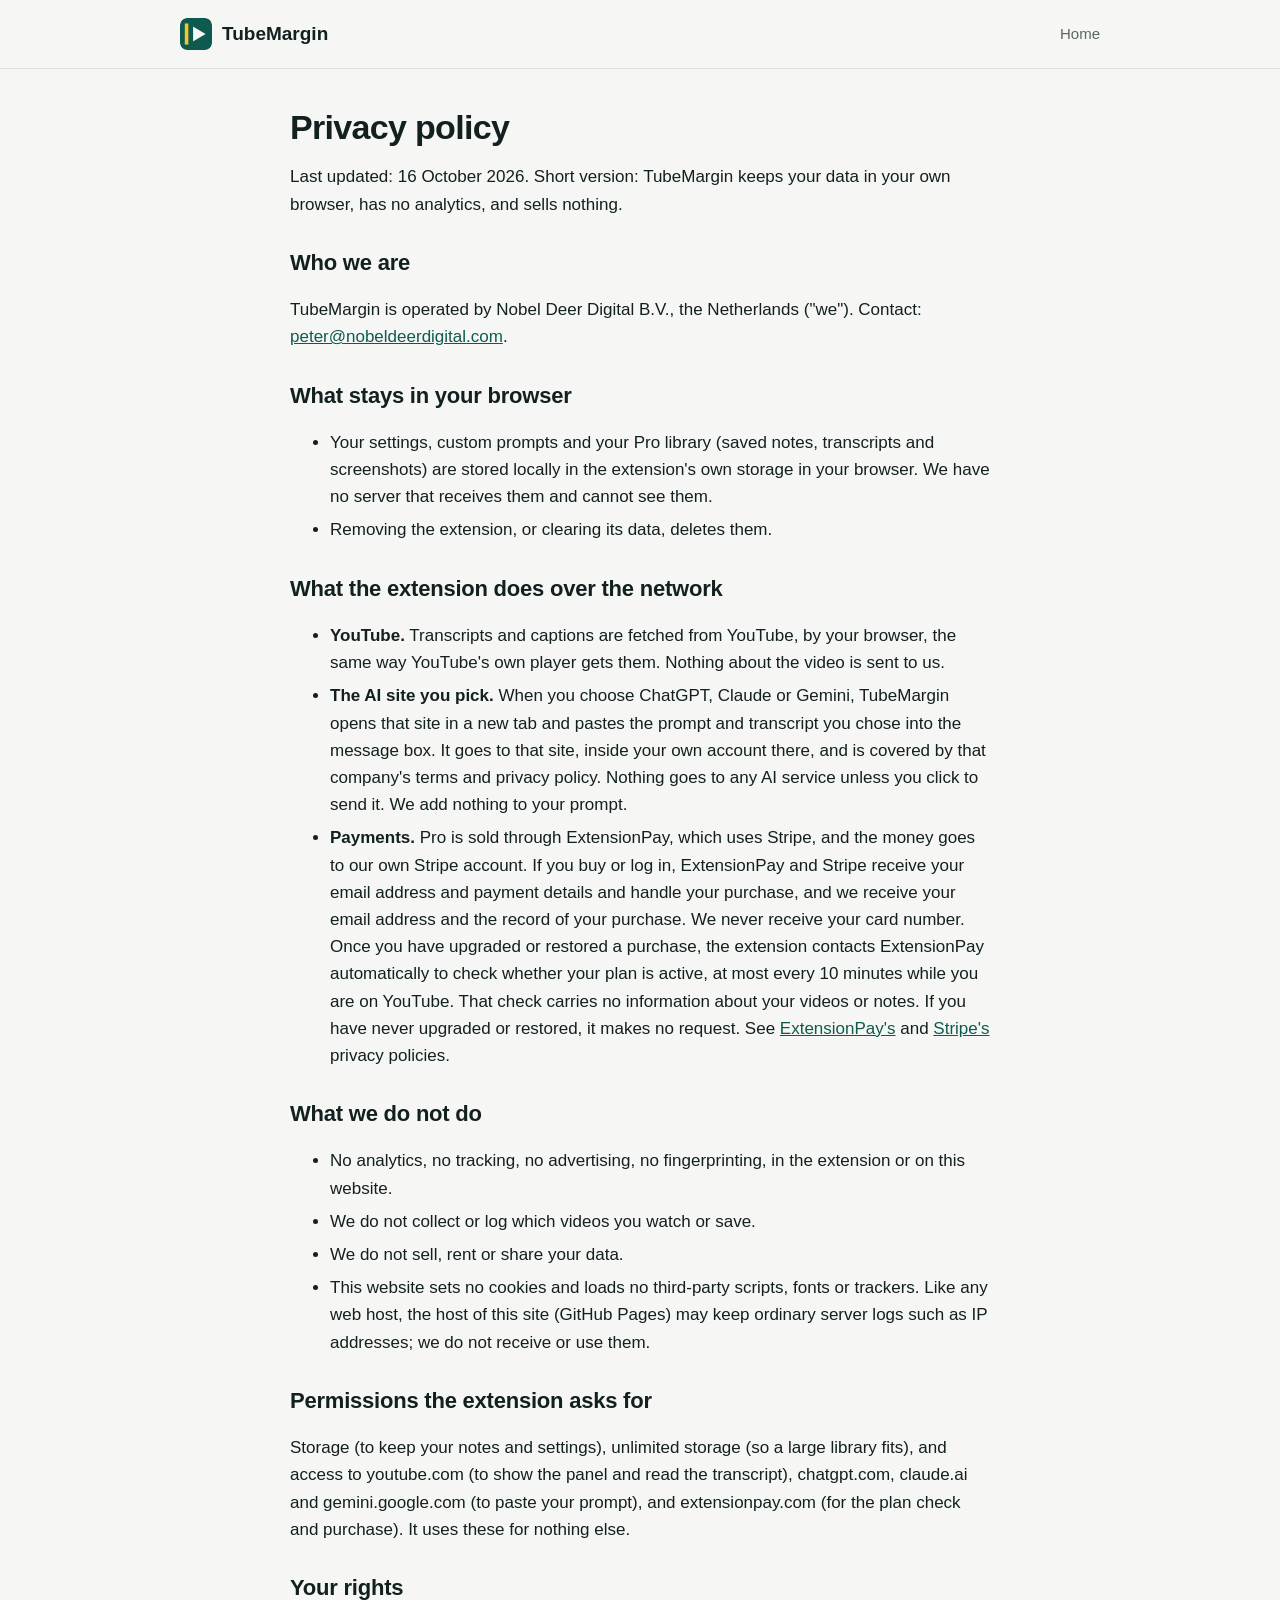
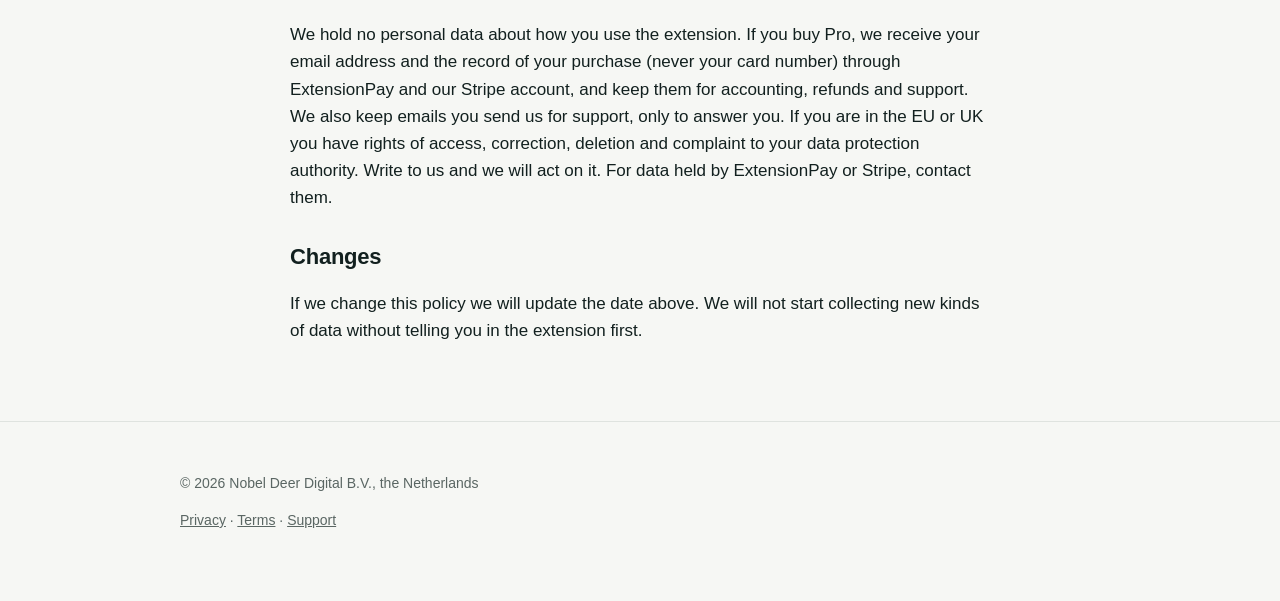
==== privacy.html @ e45d1d09 "TubeMargin site" ====
<!doctype html>
<html lang="en">
<head>
<meta charset="utf-8">
<meta name="viewport" content="width=device-width,initial-scale=1">
<title>Privacy policy | TubeMargin</title>
<link rel="icon" href="favicon.svg" type="image/svg+xml">
<link rel="stylesheet" href="style.css">
<script src="config.js"></script>
</head>
<body>
<header class="top"><div class="wrap"><a class="brand" href="/"><img src="icon-128.png" alt="" width="32" height="32">TubeMargin</a><nav><a href="/">Home</a></nav></div></header>
<main class="wrap narrow doc">
<h1>Privacy policy</h1>
<p>Last updated: 16 October 2026. Short version: TubeMargin keeps your data in your own browser, has no analytics, and sells nothing.</p>

<h2>Who we are</h2>
<p>TubeMargin is operated by <span data-legal></span> ("we"). Contact: <a data-email href="#"></a>.</p>

<h2>What stays in your browser</h2>
<ul>
<li>Your settings, custom prompts and your Pro library (saved notes, transcripts and screenshots) are stored locally in the extension's own storage in your browser. We have no server that receives them and cannot see them.</li>
<li>Removing the extension, or clearing its data, deletes them.</li>
</ul>

<h2>What the extension does over the network</h2>
<ul>
<li><strong>YouTube.</strong> Transcripts and captions are fetched from YouTube, by your browser, the same way YouTube's own player gets them. Nothing about the video is sent to us.</li>
<li><strong>The AI site you pick.</strong> When you choose ChatGPT, Claude or Gemini, TubeMargin opens that site in a new tab and pastes the prompt and transcript you chose into the message box. It goes to that site, inside your own account there, and is covered by that company's terms and privacy policy. Nothing goes to any AI service unless you click to send it. We add nothing to your prompt.</li>
<li><strong>Payments.</strong> Pro is sold through ExtensionPay, which uses Stripe, and the money goes to our own Stripe account. If you buy or log in, ExtensionPay and Stripe receive your email address and payment details and handle your purchase, and we receive your email address and the record of your purchase. We never receive your card number. Once you have upgraded or restored a purchase, the extension contacts ExtensionPay automatically to check whether your plan is active, at most every 10 minutes while you are on YouTube. That check carries no information about your videos or notes. If you have never upgraded or restored, it makes no request. See <a href="https://extensionpay.com/privacy">ExtensionPay's</a> and <a href="https://stripe.com/privacy">Stripe's</a> privacy policies.</li>
</ul>

<h2>What we do not do</h2>
<ul>
<li>No analytics, no tracking, no advertising, no fingerprinting, in the extension or on this website.</li>
<li>We do not collect or log which videos you watch or save.</li>
<li>We do not sell, rent or share your data.</li>
<li>This website sets no cookies and loads no third-party scripts, fonts or trackers. Like any web host, the host of this site (GitHub Pages) may keep ordinary server logs such as IP addresses; we do not receive or use them.</li>
</ul>

<h2>Permissions the extension asks for</h2>
<p>Storage (to keep your notes and settings), unlimited storage (so a large library fits), and access to youtube.com (to show the panel and read the transcript), chatgpt.com, claude.ai and gemini.google.com (to paste your prompt), and extensionpay.com (for the plan check and purchase). It uses these for nothing else.</p>

<h2>Your rights</h2>
<p>We hold no personal data about how you use the extension. If you buy Pro, we receive your email address and the record of your purchase (never your card number) through ExtensionPay and our Stripe account, and keep them for accounting, refunds and support. We also keep emails you send us for support, only to answer you. If you are in the EU or UK you have rights of access, correction, deletion and complaint to your data protection authority. Write to us and we will act on it. For data held by ExtensionPay or Stripe, contact them.</p>

<h2>Changes</h2>
<p>If we change this policy we will update the date above. We will not start collecting new kinds of data without telling you in the extension first.</p>
</main>
<footer><div class="wrap"><p>&copy; <span id="yr"></span> <span data-legal></span></p><p><a href="privacy.html">Privacy</a> &middot; <a href="terms.html">Terms</a> &middot; <a href="/#support">Support</a></p></div></footer>
<script src="site.js"></script>
</body>
</html>
---- style.css ----
:root{--pine:#0E5A4F;--hi:#F4C430;--ink:#12201F;--paper:#F6F7F4;--slate:#5A6663;--card:#fff;--line:#dfe3df;--link:#0E5A4F;--btn:#0E5A4F;--btntext:#F6F7F4;--mark-bg:#fff}
@media (prefers-color-scheme:dark){:root{--paper:#12201F;--ink:#F6F7F4;--slate:#a9b8b4;--card:#192b29;--line:#2a403d;--link:#4fc3ad;--btn:#2FA08C;--btntext:#08130f;--mark-bg:#192b29}}
*{box-sizing:border-box}
html{scroll-behavior:smooth}
body{margin:0;background:var(--paper);color:var(--ink);font:17px/1.6 Inter,-apple-system,BlinkMacSystemFont,"Segoe UI",Roboto,Helvetica,Arial,sans-serif}
a{color:var(--link)}
.wrap{max-width:960px;margin:0 auto;padding:0 20px}
.narrow{max-width:700px}
header.top{padding:18px 0;border-bottom:1px solid var(--line)}
header.top .wrap{display:flex;align-items:center;justify-content:space-between;gap:12px;flex-wrap:wrap}
.brand{display:flex;align-items:center;gap:10px;font-weight:700;font-size:19px;color:var(--ink);text-decoration:none}
.brand img{width:32px;height:32px;border-radius:7px}
nav a{margin-left:18px;color:var(--slate);text-decoration:none;font-size:15px}
nav a:hover{color:var(--ink)}
.hero{padding:64px 0 48px}
h1{font-size:clamp(32px,6vw,52px);line-height:1.1;margin:0 0 16px;letter-spacing:-.02em}
h1 mark{background:linear-gradient(transparent 62%,var(--hi) 62%);color:inherit}
h2{font-size:clamp(24px,4vw,32px);line-height:1.2;margin:0 0 20px;letter-spacing:-.01em}
h3{margin:0 0 6px;font-size:18px}
.lead{font-size:20px;color:var(--slate);max-width:620px;margin:0 0 28px}
.btn{display:inline-block;background:var(--btn);color:var(--btntext);padding:14px 26px;border-radius:10px;font-weight:700;text-decoration:none;font-size:17px}
.btn:hover{filter:brightness(1.1)}
.btn.ghost{background:transparent;color:var(--link);border:2px solid var(--link);margin-left:10px}
.small{font-size:14px;color:var(--slate);margin-top:14px}
section{padding:48px 0;border-top:1px solid var(--line)}
.grid{display:grid;gap:18px;grid-template-columns:repeat(auto-fit,minmax(250px,1fr))}
.card{background:var(--card);border:1px solid var(--line);border-radius:14px;padding:22px}
.step{border-left:5px solid var(--hi)}
.num{font-family:"JetBrains Mono",ui-monospace,Menlo,monospace;color:var(--slate);font-size:14px}
.price{font-size:34px;font-weight:700;margin:4px 0}
.price small{font-size:15px;font-weight:400;color:var(--slate)}
ul.tick{padding:0;list-style:none;margin:12px 0 0}
ul.tick li{padding:4px 0 4px 26px;position:relative}
ul.tick li:before{content:"";position:absolute;left:0;top:13px;width:14px;height:4px;background:var(--hi);border-radius:2px}
details{background:var(--card);border:1px solid var(--line);border-radius:12px;padding:14px 18px;margin-bottom:10px}
summary{cursor:pointer;font-weight:700}
details p{margin:10px 0 0}
footer{padding:36px 0 56px;border-top:1px solid var(--line);color:var(--slate);font-size:14px}
footer a{color:var(--slate)}
.doc{padding:40px 0 60px}
.doc h1{font-size:34px}
.doc h2{font-size:22px;margin-top:32px}
.doc li{margin-bottom:6px}
.ph{background:var(--hi);color:#12201F;padding:0 4px;border-radius:3px}
@media (max-width:560px){.btn.ghost{margin:12px 0 0}nav a{margin-left:12px}.hero{padding-top:40px}}
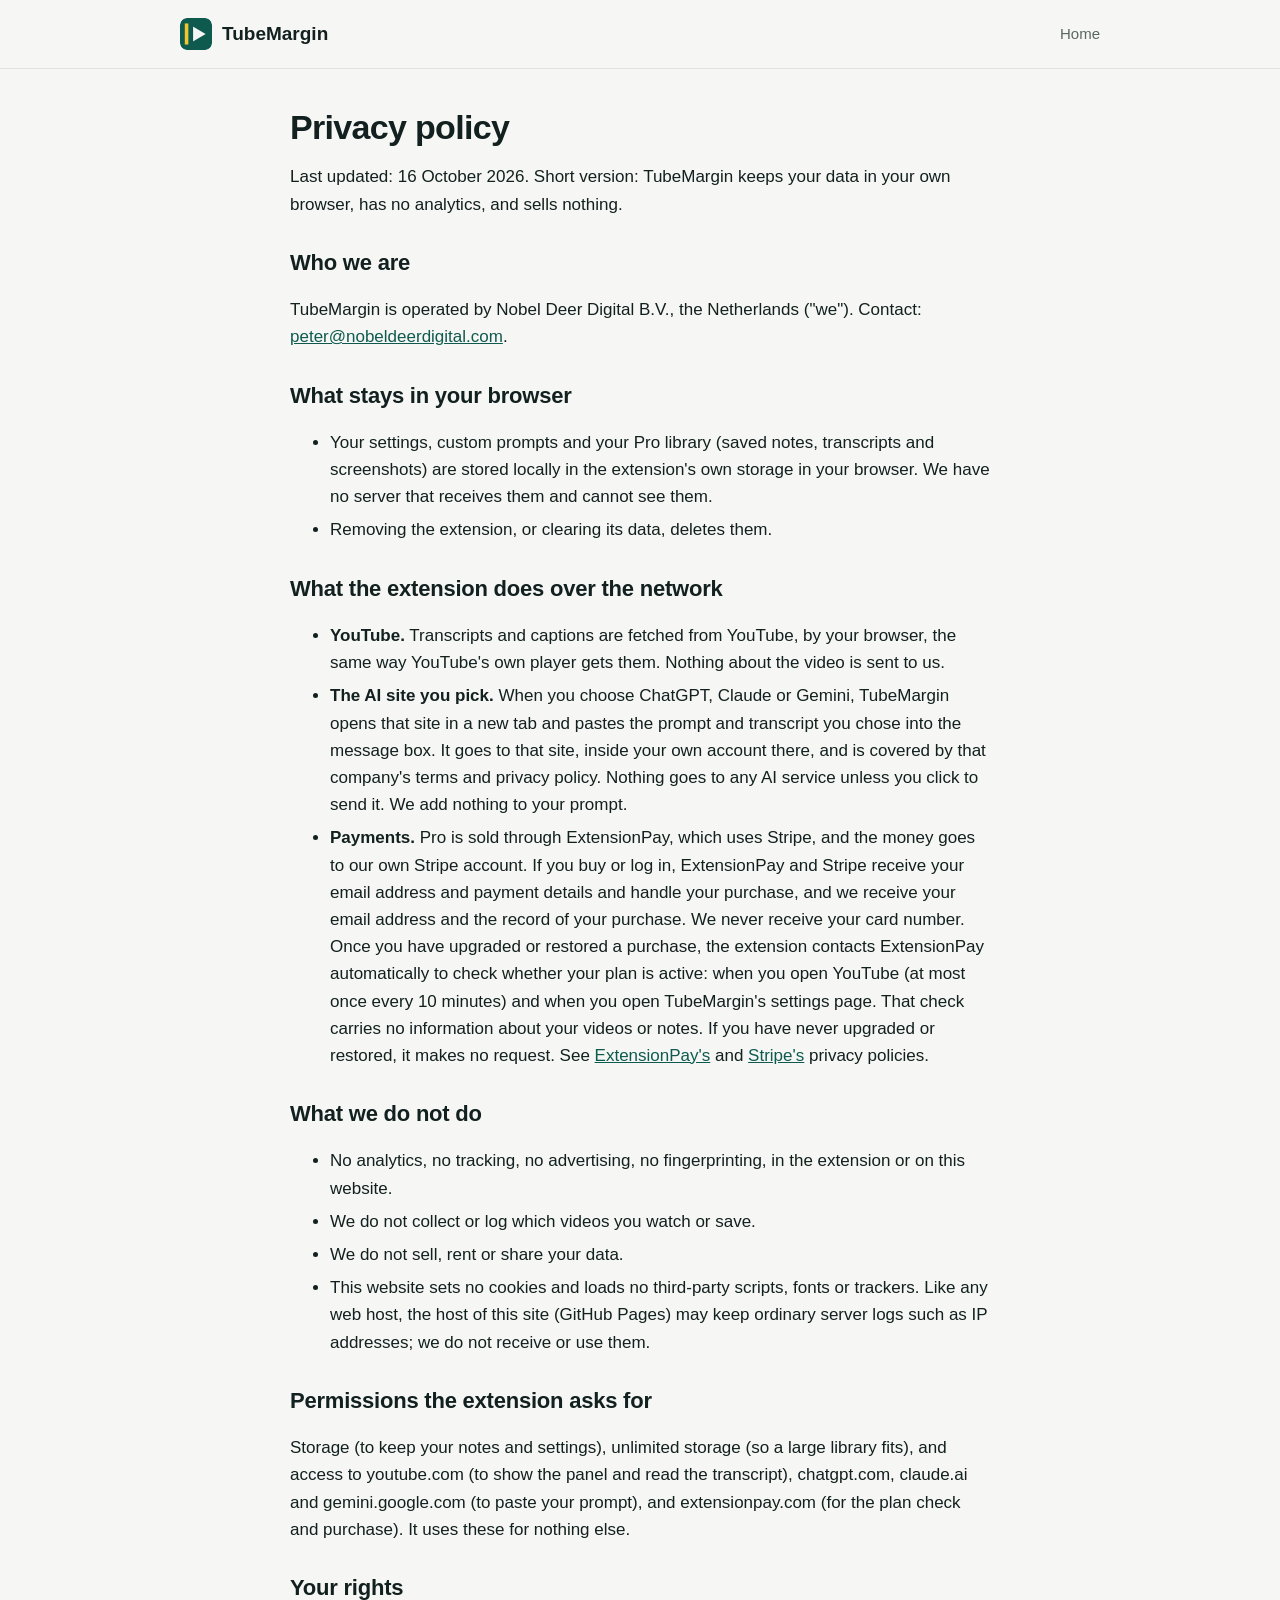
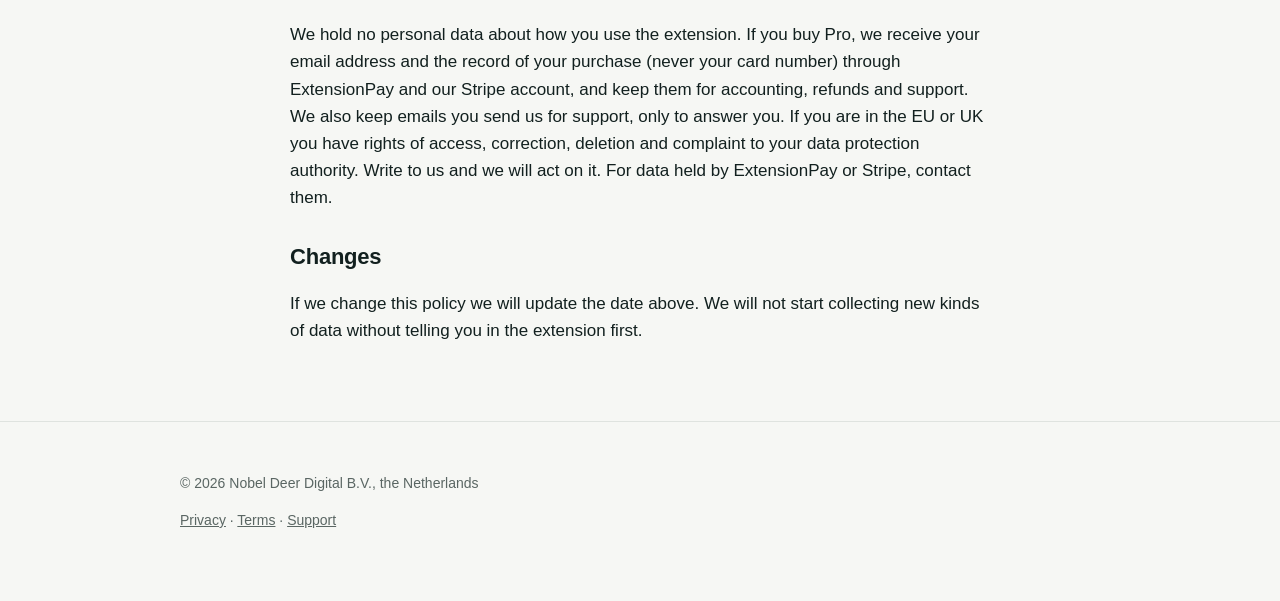
==== commit 74a4beb2: "Privacy: plan check wording" ====
--- a/privacy.html
+++ b/privacy.html
@@ -27,7 +27,7 @@
 <ul>
 <li><strong>YouTube.</strong> Transcripts and captions are fetched from YouTube, by your browser, the same way YouTube's own player gets them. Nothing about the video is sent to us.</li>
 <li><strong>The AI site you pick.</strong> When you choose ChatGPT, Claude or Gemini, TubeMargin opens that site in a new tab and pastes the prompt and transcript you chose into the message box. It goes to that site, inside your own account there, and is covered by that company's terms and privacy policy. Nothing goes to any AI service unless you click to send it. We add nothing to your prompt.</li>
-<li><strong>Payments.</strong> Pro is sold through ExtensionPay, which uses Stripe, and the money goes to our own Stripe account. If you buy or log in, ExtensionPay and Stripe receive your email address and payment details and handle your purchase, and we receive your email address and the record of your purchase. We never receive your card number. Once you have upgraded or restored a purchase, the extension contacts ExtensionPay automatically to check whether your plan is active, at most every 10 minutes while you are on YouTube. That check carries no information about your videos or notes. If you have never upgraded or restored, it makes no request. See <a href="https://extensionpay.com/privacy">ExtensionPay's</a> and <a href="https://stripe.com/privacy">Stripe's</a> privacy policies.</li>
+<li><strong>Payments.</strong> Pro is sold through ExtensionPay, which uses Stripe, and the money goes to our own Stripe account. If you buy or log in, ExtensionPay and Stripe receive your email address and payment details and handle your purchase, and we receive your email address and the record of your purchase. We never receive your card number. Once you have upgraded or restored a purchase, the extension contacts ExtensionPay automatically to check whether your plan is active: when you open YouTube (at most once every 10 minutes) and when you open TubeMargin's settings page. That check carries no information about your videos or notes. If you have never upgraded or restored, it makes no request. See <a href="https://extensionpay.com/privacy">ExtensionPay's</a> and <a href="https://stripe.com/privacy">Stripe's</a> privacy policies.</li>
 </ul>
 
 <h2>What we do not do</h2>
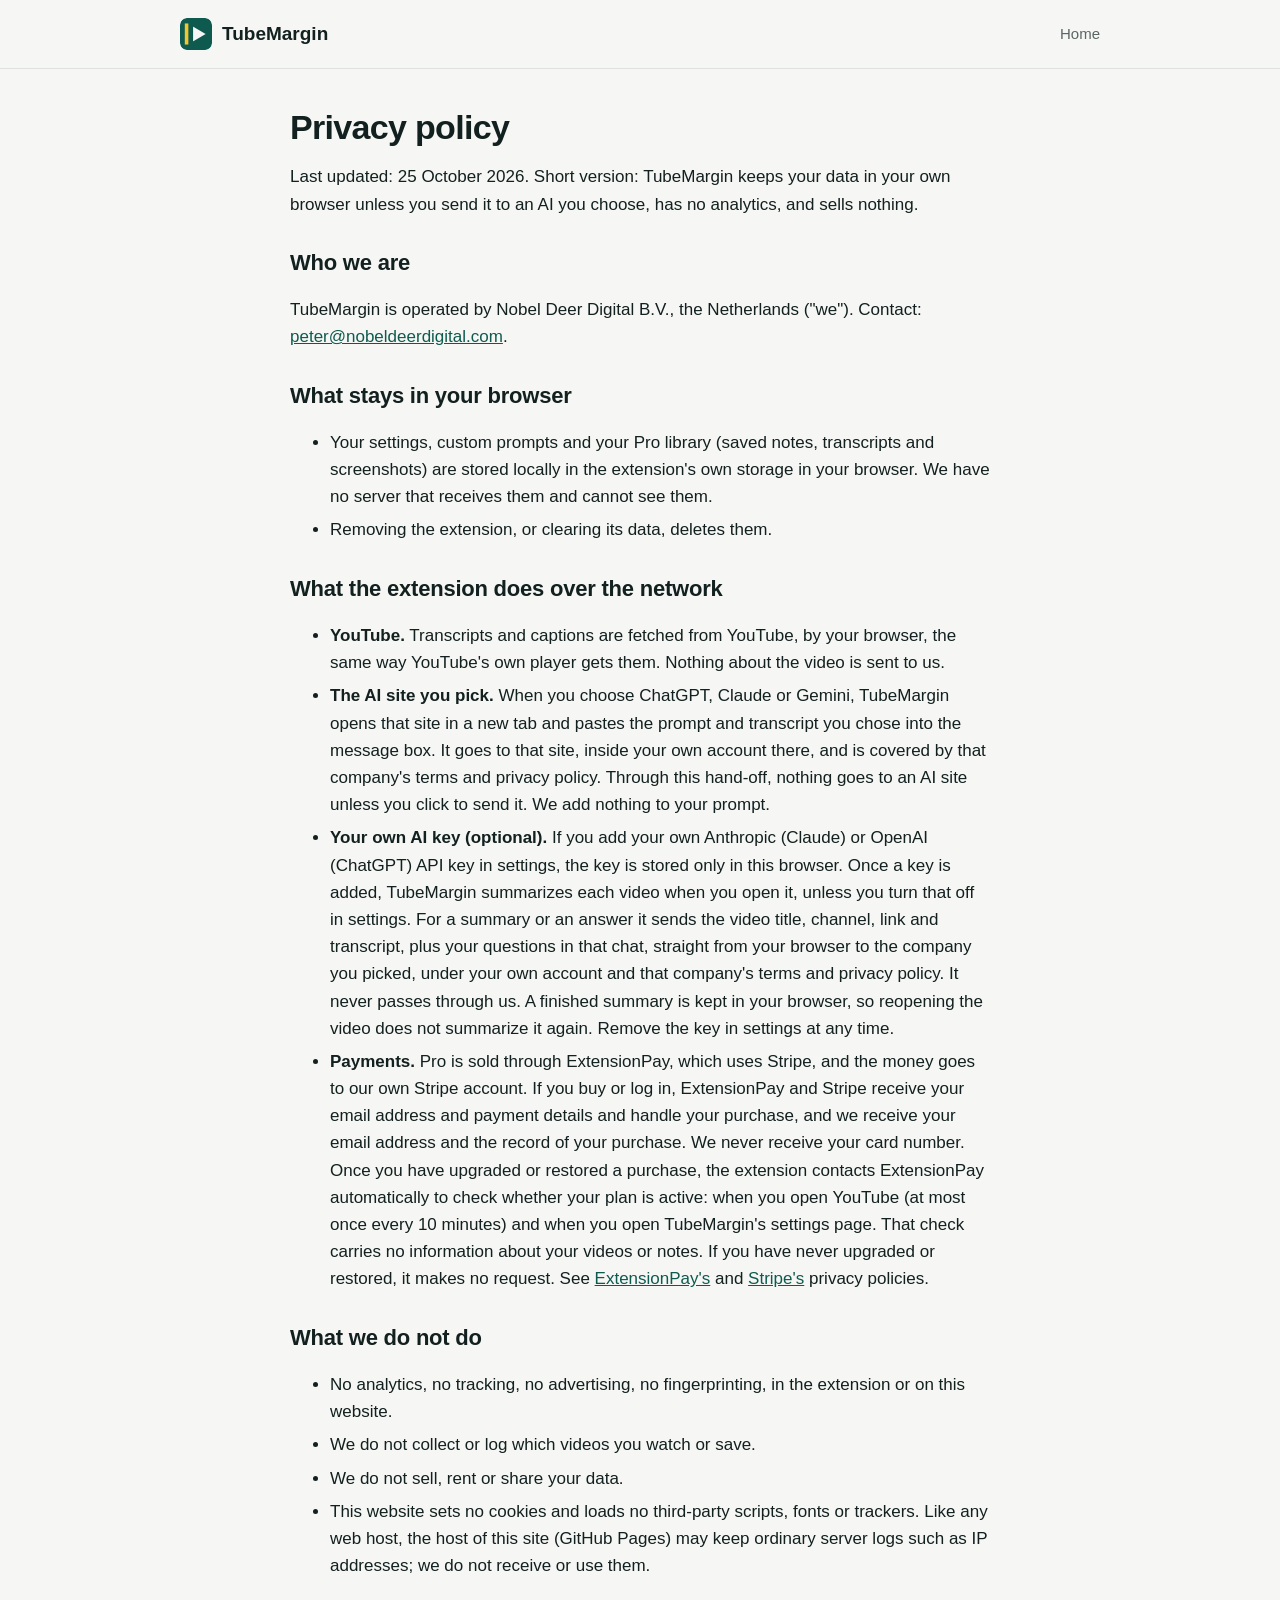
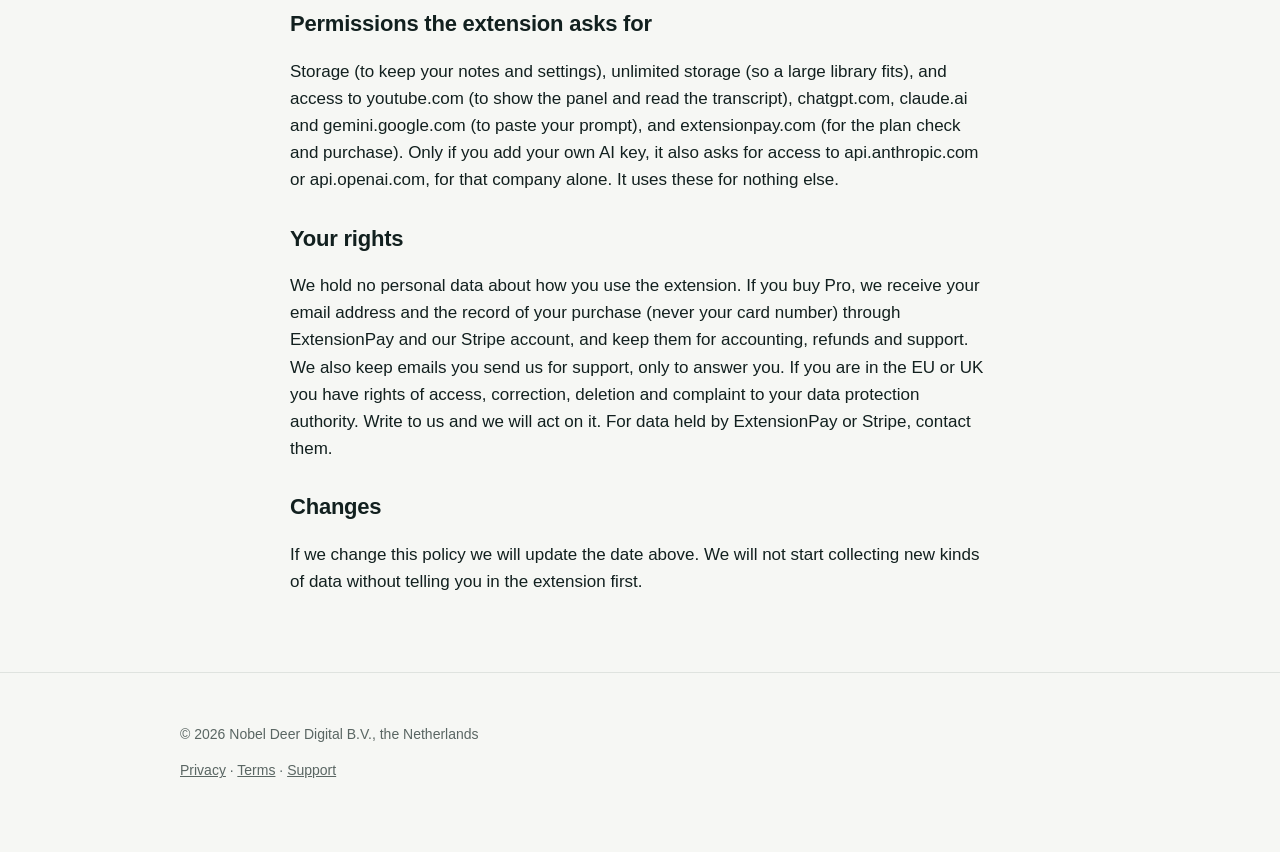
==== commit 52d4625b: "Privacy: your own AI key (v0.2) Co-Authored-By: Claude Opus 5.5 <noreply@anthropic.com>" ====
--- a/privacy.html
+++ b/privacy.html
@@ -12,7 +12,7 @@
 <header class="top"><div class="wrap"><a class="brand" href="/"><img src="icon-128.png" alt="" width="32" height="32">TubeMargin</a><nav><a href="/">Home</a></nav></div></header>
 <main class="wrap narrow doc">
 <h1>Privacy policy</h1>
-<p>Last updated: 16 October 2026. Short version: TubeMargin keeps your data in your own browser, has no analytics, and sells nothing.</p>
+<p>Last updated: 25 October 2026. Short version: TubeMargin keeps your data in your own browser unless you send it to an AI you choose, has no analytics, and sells nothing.</p>
 
 <h2>Who we are</h2>
 <p>TubeMargin is operated by <span data-legal></span> ("we"). Contact: <a data-email href="#"></a>.</p>
@@ -26,7 +26,8 @@
 <h2>What the extension does over the network</h2>
 <ul>
 <li><strong>YouTube.</strong> Transcripts and captions are fetched from YouTube, by your browser, the same way YouTube's own player gets them. Nothing about the video is sent to us.</li>
-<li><strong>The AI site you pick.</strong> When you choose ChatGPT, Claude or Gemini, TubeMargin opens that site in a new tab and pastes the prompt and transcript you chose into the message box. It goes to that site, inside your own account there, and is covered by that company's terms and privacy policy. Nothing goes to any AI service unless you click to send it. We add nothing to your prompt.</li>
+<li><strong>The AI site you pick.</strong> When you choose ChatGPT, Claude or Gemini, TubeMargin opens that site in a new tab and pastes the prompt and transcript you chose into the message box. It goes to that site, inside your own account there, and is covered by that company's terms and privacy policy. Through this hand-off, nothing goes to an AI site unless you click to send it. We add nothing to your prompt.</li>
+<li><strong>Your own AI key (optional).</strong> If you add your own Anthropic (Claude) or OpenAI (ChatGPT) API key in settings, the key is stored only in this browser. Once a key is added, TubeMargin summarizes each video when you open it, unless you turn that off in settings. For a summary or an answer it sends the video title, channel, link and transcript, plus your questions in that chat, straight from your browser to the company you picked, under your own account and that company's terms and privacy policy. It never passes through us. A finished summary is kept in your browser, so reopening the video does not summarize it again. Remove the key in settings at any time.</li>
 <li><strong>Payments.</strong> Pro is sold through ExtensionPay, which uses Stripe, and the money goes to our own Stripe account. If you buy or log in, ExtensionPay and Stripe receive your email address and payment details and handle your purchase, and we receive your email address and the record of your purchase. We never receive your card number. Once you have upgraded or restored a purchase, the extension contacts ExtensionPay automatically to check whether your plan is active: when you open YouTube (at most once every 10 minutes) and when you open TubeMargin's settings page. That check carries no information about your videos or notes. If you have never upgraded or restored, it makes no request. See <a href="https://extensionpay.com/privacy">ExtensionPay's</a> and <a href="https://stripe.com/privacy">Stripe's</a> privacy policies.</li>
 </ul>
 
@@ -39,7 +40,7 @@
 </ul>
 
 <h2>Permissions the extension asks for</h2>
-<p>Storage (to keep your notes and settings), unlimited storage (so a large library fits), and access to youtube.com (to show the panel and read the transcript), chatgpt.com, claude.ai and gemini.google.com (to paste your prompt), and extensionpay.com (for the plan check and purchase). It uses these for nothing else.</p>
+<p>Storage (to keep your notes and settings), unlimited storage (so a large library fits), and access to youtube.com (to show the panel and read the transcript), chatgpt.com, claude.ai and gemini.google.com (to paste your prompt), and extensionpay.com (for the plan check and purchase). Only if you add your own AI key, it also asks for access to api.anthropic.com or api.openai.com, for that company alone. It uses these for nothing else.</p>
 
 <h2>Your rights</h2>
 <p>We hold no personal data about how you use the extension. If you buy Pro, we receive your email address and the record of your purchase (never your card number) through ExtensionPay and our Stripe account, and keep them for accounting, refunds and support. We also keep emails you send us for support, only to answer you. If you are in the EU or UK you have rights of access, correction, deletion and complaint to your data protection authority. Write to us and we will act on it. For data held by ExtensionPay or Stripe, contact them.</p>
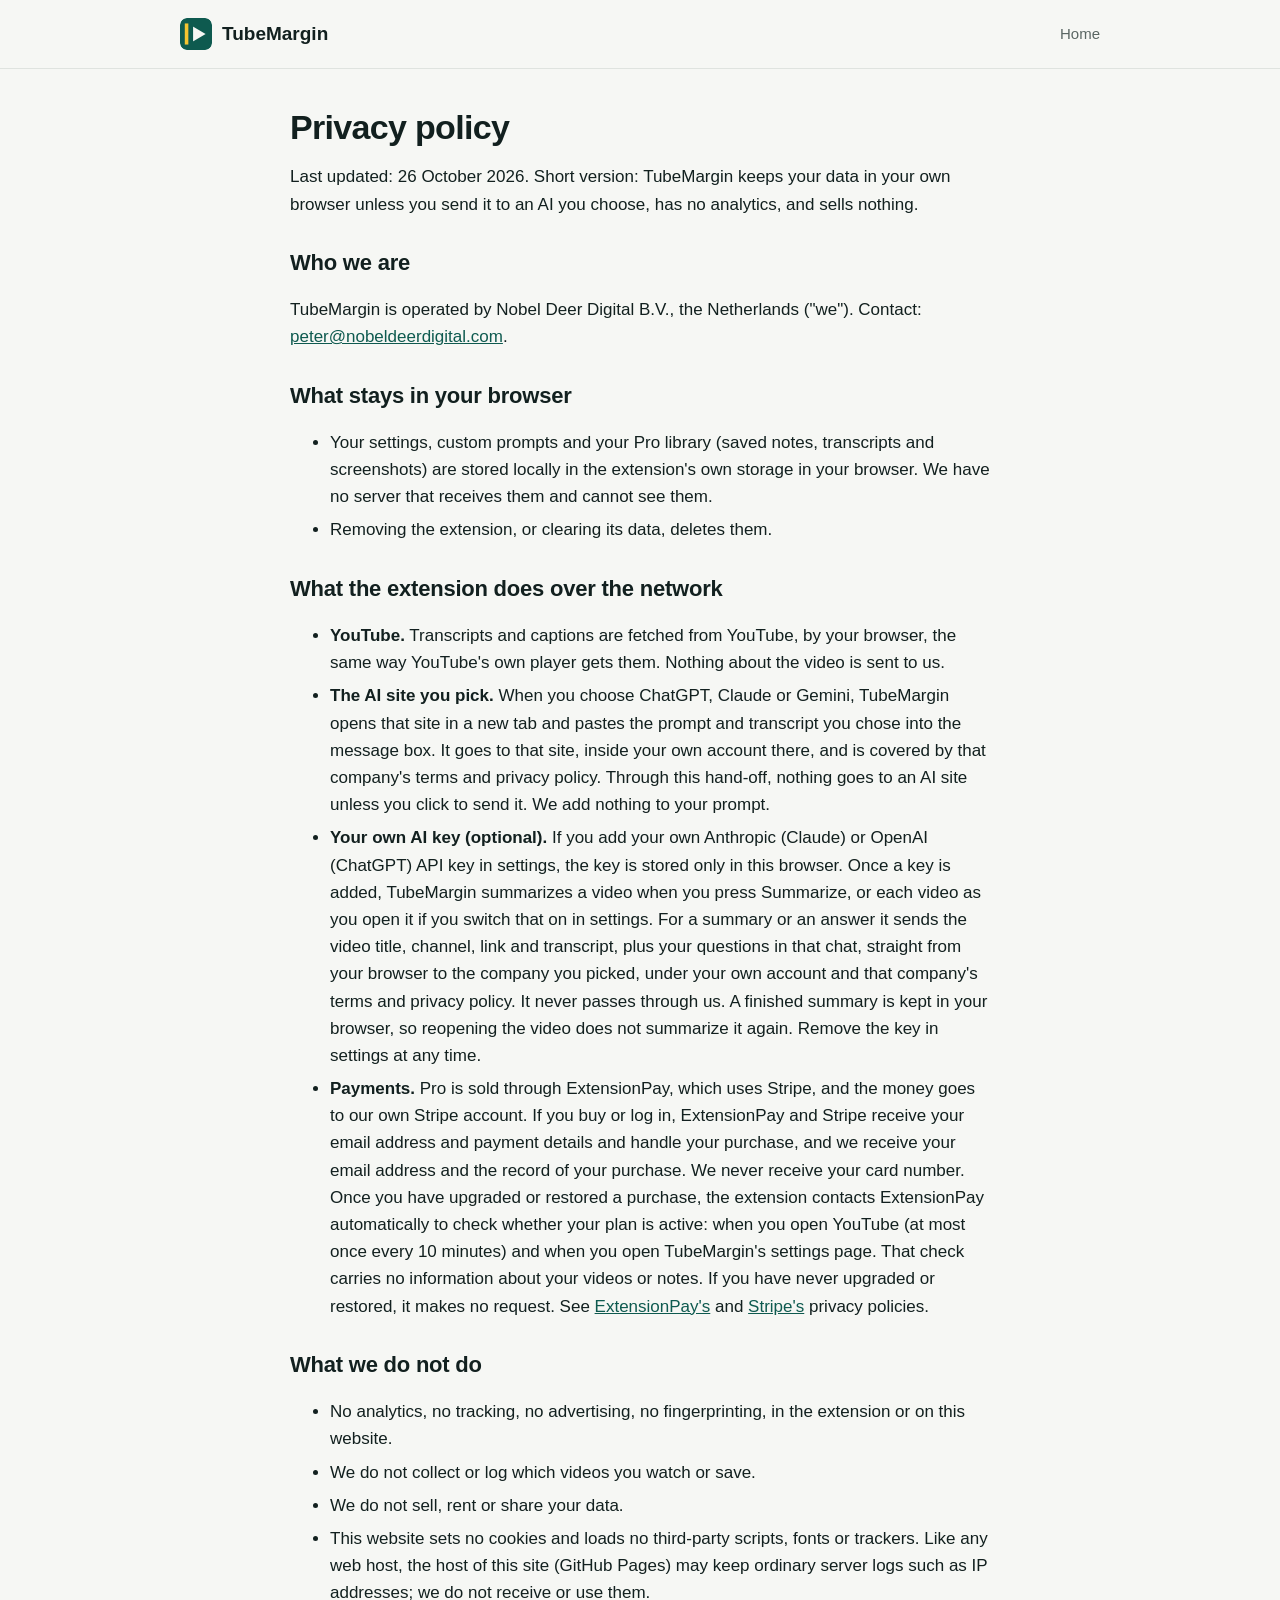
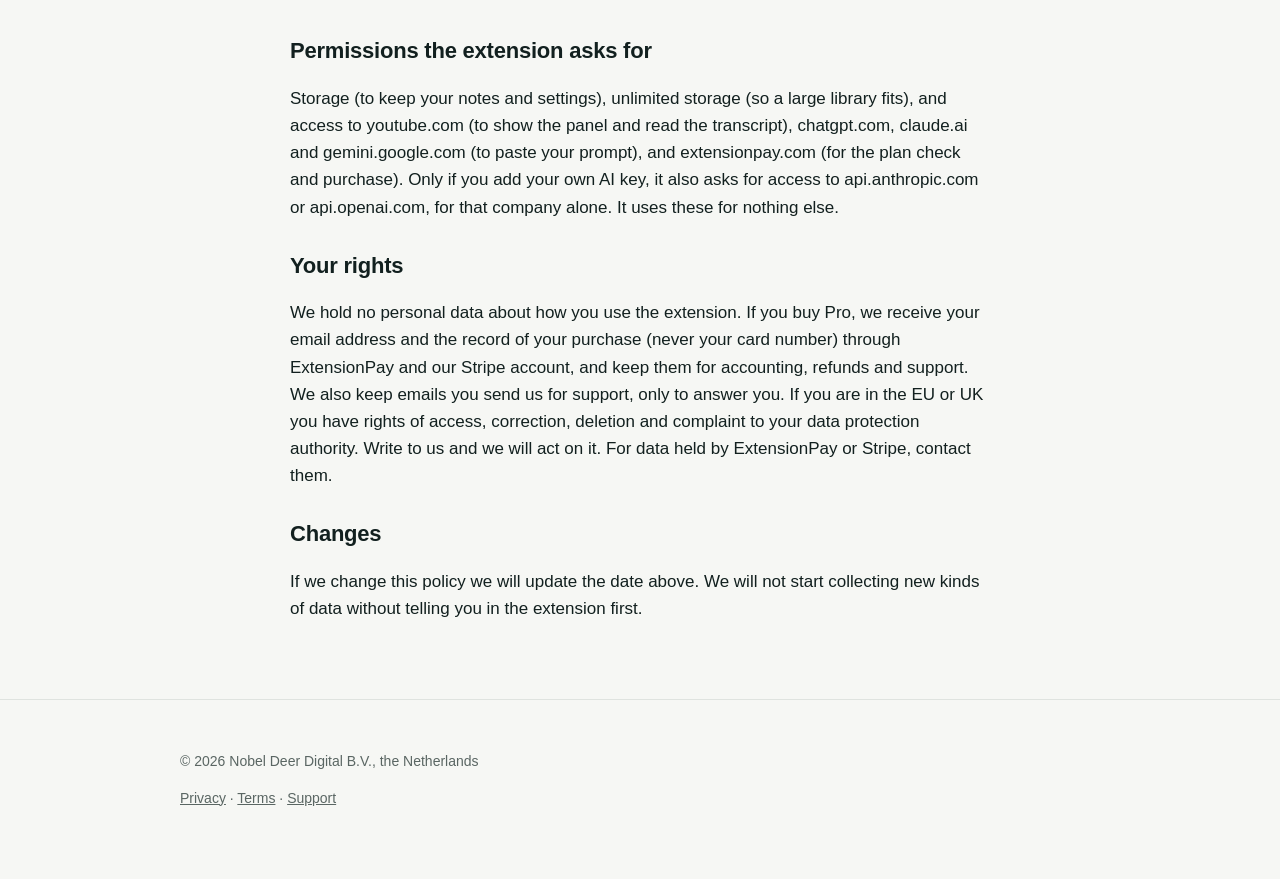
==== commit 5443c713: "Privacy: summary runs on a button press (v0.2.1) Co-Authored-By: Claude Opus 5.5 <noreply@anthropic." ====
--- a/privacy.html
+++ b/privacy.html
@@ -12,7 +12,7 @@
 <header class="top"><div class="wrap"><a class="brand" href="/"><img src="icon-128.png" alt="" width="32" height="32">TubeMargin</a><nav><a href="/">Home</a></nav></div></header>
 <main class="wrap narrow doc">
 <h1>Privacy policy</h1>
-<p>Last updated: 25 October 2026. Short version: TubeMargin keeps your data in your own browser unless you send it to an AI you choose, has no analytics, and sells nothing.</p>
+<p>Last updated: 26 October 2026. Short version: TubeMargin keeps your data in your own browser unless you send it to an AI you choose, has no analytics, and sells nothing.</p>
 
 <h2>Who we are</h2>
 <p>TubeMargin is operated by <span data-legal></span> ("we"). Contact: <a data-email href="#"></a>.</p>
@@ -27,7 +27,7 @@
 <ul>
 <li><strong>YouTube.</strong> Transcripts and captions are fetched from YouTube, by your browser, the same way YouTube's own player gets them. Nothing about the video is sent to us.</li>
 <li><strong>The AI site you pick.</strong> When you choose ChatGPT, Claude or Gemini, TubeMargin opens that site in a new tab and pastes the prompt and transcript you chose into the message box. It goes to that site, inside your own account there, and is covered by that company's terms and privacy policy. Through this hand-off, nothing goes to an AI site unless you click to send it. We add nothing to your prompt.</li>
-<li><strong>Your own AI key (optional).</strong> If you add your own Anthropic (Claude) or OpenAI (ChatGPT) API key in settings, the key is stored only in this browser. Once a key is added, TubeMargin summarizes each video when you open it, unless you turn that off in settings. For a summary or an answer it sends the video title, channel, link and transcript, plus your questions in that chat, straight from your browser to the company you picked, under your own account and that company's terms and privacy policy. It never passes through us. A finished summary is kept in your browser, so reopening the video does not summarize it again. Remove the key in settings at any time.</li>
+<li><strong>Your own AI key (optional).</strong> If you add your own Anthropic (Claude) or OpenAI (ChatGPT) API key in settings, the key is stored only in this browser. Once a key is added, TubeMargin summarizes a video when you press Summarize, or each video as you open it if you switch that on in settings. For a summary or an answer it sends the video title, channel, link and transcript, plus your questions in that chat, straight from your browser to the company you picked, under your own account and that company's terms and privacy policy. It never passes through us. A finished summary is kept in your browser, so reopening the video does not summarize it again. Remove the key in settings at any time.</li>
 <li><strong>Payments.</strong> Pro is sold through ExtensionPay, which uses Stripe, and the money goes to our own Stripe account. If you buy or log in, ExtensionPay and Stripe receive your email address and payment details and handle your purchase, and we receive your email address and the record of your purchase. We never receive your card number. Once you have upgraded or restored a purchase, the extension contacts ExtensionPay automatically to check whether your plan is active: when you open YouTube (at most once every 10 minutes) and when you open TubeMargin's settings page. That check carries no information about your videos or notes. If you have never upgraded or restored, it makes no request. See <a href="https://extensionpay.com/privacy">ExtensionPay's</a> and <a href="https://stripe.com/privacy">Stripe's</a> privacy policies.</li>
 </ul>
 
